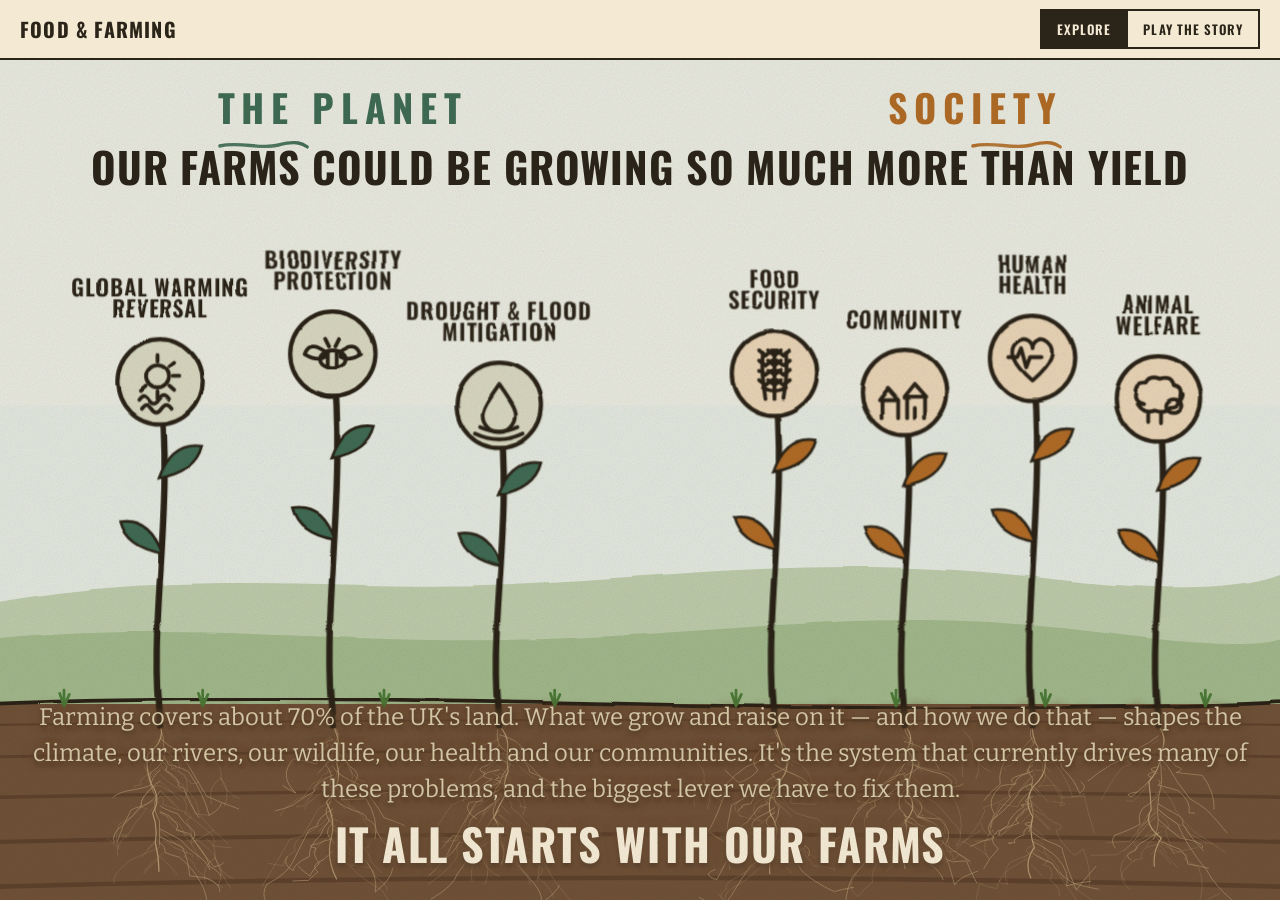
==== index.html @ 4bb8bc72 "Initial commit: Food & Farming Systems infographic Interactive browser infographic — food & farming " ====
<!doctype html>
<html lang="en-GB">
<head>
  <meta charset="utf-8">
  <meta name="viewport" content="width=device-width, initial-scale=1">
  <meta name="description" content="An interactive infographic: food and farming as the ground everything grows from — how today's system harms the planet and society, and how a better one could help.">
  <title>Food &amp; Farming: it all grows on our farms</title>

  <link rel="preconnect" href="https://fonts.googleapis.com">
  <link rel="preconnect" href="https://fonts.gstatic.com" crossorigin>
  <link rel="stylesheet"
    href="https://fonts.googleapis.com/css2?family=Bitter:ital,wght@0,400;0,600;0,700;1,400&family=Oswald:wght@400;500;600;700&display=swap">

  <link rel="stylesheet" href="css/styles.css">
</head>
<body>
  <!-- reusable "hand-drawn" filters, referenced from CSS as filter:url(#rough) -->
  <svg width="0" height="0" class="fs-defs" aria-hidden="true" focusable="false">
    <defs>
      <filter id="rough" x="-6%" y="-6%" width="112%" height="112%">
        <feTurbulence type="fractalNoise" baseFrequency="0.012 0.017" numOctaves="2" seed="7" result="n"/>
        <feDisplacementMap in="SourceGraphic" in2="n" scale="4" xChannelSelector="R" yChannelSelector="G"/>
      </filter>
      <filter id="rough-strong" x="-8%" y="-8%" width="116%" height="116%">
        <feTurbulence type="fractalNoise" baseFrequency="0.02" numOctaves="2" seed="3" result="n"/>
        <feDisplacementMap in="SourceGraphic" in2="n" scale="7" xChannelSelector="R" yChannelSelector="G"/>
      </filter>
    </defs>
  </svg>

  <header class="fs-header">
    <div class="fs-brand">Food &amp; Farming</div>
    <div class="fs-mode" role="group" aria-label="View mode">
      <button type="button" data-mode="explore" class="is-active" aria-pressed="true">Explore</button>
      <button type="button" data-mode="movie" aria-pressed="false">Play the story</button>
    </div>
  </header>

  <main class="fs-scene" id="scene">
    <div class="fs-intro" id="intro"><!-- title + lede injected from FS.meta --></div>
    <div id="diagram" class="fs-field" aria-label="The field: impact areas growing from food and farming"><!-- SVG or accordion injected by diagram.js --></div>
    <div id="groups" class="fs-groups" aria-hidden="true"><!-- group headings injected by diagram.js --></div>
    <p id="banner" class="fs-banner">Our farms could be growing so much more than yield</p>
    <section id="detail" class="fs-detail" hidden aria-live="polite"><!-- detail.js --></section>
  </main>

  <div id="caption" class="fs-caption" hidden><!-- scenes.js --></div>
  <div id="playback" class="fs-playback" hidden><!-- scenes.js --></div>
  <div id="chapter" class="fs-chapter" hidden aria-hidden="true"><!-- chapter.js --></div>

  <div class="fs-grain" aria-hidden="true"></div>

  <!-- classic scripts, deferred: run in order, after parse, before DOMContentLoaded -->
  <script defer src="js/util.js"></script>
  <script defer src="js/glyphs.js"></script>
  <script defer src="data/areas.js"></script>
  <script defer src="data/scenes.js"></script>
  <script defer src="js/diagram.js"></script>
  <script defer src="js/detail.js"></script>
  <script defer src="js/chapter.js"></script>
  <script defer src="js/scenes.js"></script>
  <script defer src="js/main.js"></script>
</body>
</html>
---- css/styles.css ----
/* styles.css — Food & Farming Systems
 * A hand-drawn field: food & farming is the ground, each impact area a plant.
 * Style homage to Clarkson's Farm — cream paper, ink line, slab display type,
 * earthy palette, rough edges, animated chapter cards. (Homage, not their
 * assets or logo.)
 * ------------------------------------------------------------------------- */

:root {
  --paper:   #f4ead4;
  --paper-2: #ece0c2;
  --paper-3: #e3d4ad;
  --ink:     #2b2419;
  --ink-soft:#6b5d45;
  --line:    #c3ad80;

  --sky-top: #e8e9de;
  --sky-bot: #dfe6dc;
  --hill-far:#bccaa9;
  --hill-mid:#a1b78a;
  --soil:    #6f5137;
  --soil-2:  #573c27;

  --planet:  #3f6b53;
  --society: #b06b25;
  --harm:    #a13a29;
  --good:    #4c7a37;
  --gold:    #c9912a;

  /* text that sits ON the brown soil — always light, in both themes
     (do NOT override these in the dark block) */
  --on-soil:     #f6ecd6;
  --on-soil-dim: #d9cba9;
  --root:        #b89f76;   /* fine roots / fungal threads on the dark soil */

  --header-h: 60px;

  --font-display: "Oswald", "Arial Narrow", "Helvetica Neue Condensed", system-ui, sans-serif;
  --font-body: "Bitter", ui-serif, Georgia, "Times New Roman", serif;
}

@media (prefers-color-scheme: dark) {
  :root {
    --paper:   #241f17;
    --paper-2: #2c261b;
    --paper-3: #372f22;
    --ink:     #ece0c6;
    --ink-soft:#b7a988;
    --line:    #4b4030;

    --sky-top: #29303e;
    --sky-bot: #38403a;
    --hill-far:#33443a;
    --hill-mid:#3e5142;
    --soil:    #3e2d1e;
    --soil-2:  #2c2015;

    --planet:  #6ea888;
    --society: #d69a54;
    --harm:    #db7361;
    --good:    #7fae64;
    --gold:    #d8b25a;
  }
}

* { box-sizing: border-box; }
html, body { margin: 0; padding: 0; }
[hidden] { display: none !important; }

body {
  font-family: var(--font-body);
  background: var(--sky-top);
  color: var(--ink);
  line-height: 1.55;
  -webkit-font-smoothing: antialiased;
  min-height: 100vh;
}

.fs-defs { position: absolute; width: 0; height: 0; overflow: hidden; }

/* paper grain over everything */
.fs-grain {
  position: fixed;
  inset: 0;
  z-index: 9;
  pointer-events: none;
  opacity: 0.4;
  mix-blend-mode: multiply;
  background-image: url("data:image/svg+xml,%3Csvg xmlns='http://www.w3.org/2000/svg' width='140' height='140'%3E%3Cfilter id='n'%3E%3CfeTurbulence type='fractalNoise' baseFrequency='0.85' numOctaves='2' stitchTiles='stitch'/%3E%3C/filter%3E%3Crect width='100%25' height='100%25' filter='url(%23n)' opacity='0.55'/%3E%3C/svg%3E");
}
@media (prefers-color-scheme: dark) {
  .fs-grain { mix-blend-mode: overlay; opacity: 0.22; }
}

/* --------------------------------------------------------------- header */
.fs-header {
  position: sticky;
  top: 0;
  z-index: 20;
  display: flex;
  align-items: center;
  justify-content: space-between;
  gap: 16px;
  height: var(--header-h);
  padding: 0 20px;
  background: var(--paper);
  border-bottom: 2px solid var(--ink);
}
.fs-brand {
  font-family: var(--font-display);
  font-weight: 700;
  font-size: 20px;
  letter-spacing: 0.06em;
  text-transform: uppercase;
}
.fs-mode {
  display: inline-flex;
  border: 2px solid var(--ink);
  background: var(--paper);
}
.fs-mode button {
  appearance: none;
  border: 0;
  background: transparent;
  color: var(--ink);
  font-family: var(--font-display);
  font-weight: 600;
  font-size: 13px;
  letter-spacing: 0.08em;
  text-transform: uppercase;
  padding: 8px 15px;
  cursor: pointer;
}
.fs-mode button + button { border-left: 2px solid var(--ink); }
.fs-mode button.is-active { background: var(--ink); color: var(--paper); }

/* ---------------------------------------------------------------- scene */
.fs-scene {
  position: relative;
  width: 100%;
  min-height: calc(100vh - var(--header-h));
  min-height: calc(100dvh - var(--header-h));
  background: var(--sky-top);
  overflow: hidden;
}
.fs-field { position: absolute; inset: 0; }
.fs-svg {
  position: absolute;
  inset: 0;
  width: 100%;
  height: 100%;
  display: block;
}

/* intro — the paragraph then, as the closing line on the soil, the title */
.fs-intro {
  position: absolute;
  left: 0;
  right: 0;
  bottom: 0;
  height: 34%;
  display: flex;
  flex-direction: column;
  align-items: center;
  justify-content: flex-end;
  gap: 14px;
  padding: 0 24px 2.6%;
  text-align: center;
  z-index: 4;
  pointer-events: none;
  /* soil-tinted halo so the text stays readable over the stems and roots,
     without a box hiding them */
  text-shadow:
    0 0 12px var(--soil), 0 0 12px var(--soil),
    0 0 6px var(--soil), 0 2px 5px rgba(0, 0, 0, 0.55);
  transition: opacity 0.35s;
}
.fs-title {
  font-family: var(--font-display);
  font-weight: 700;
  text-transform: uppercase;
  letter-spacing: 0.03em;
  font-size: clamp(26px, 4.6vw, 44px);
  line-height: 1.05;
  margin: 0;
  color: var(--on-soil);
}
.fs-lede {
  max-width: 1520px;
  font-size: clamp(16px, 2.3vw, 24px);
  line-height: 1.5;
  color: var(--on-soil-dim);
  margin: 0;
}
body.detail-open .fs-intro,
body.is-movie .fs-intro { opacity: 0; }

/* the statement, sitting just below THE PLANET / SOCIETY, above the plants */
.fs-banner {
  position: absolute;
  left: 0;
  right: 0;
  top: 84px;
  margin: 0;
  padding: 0 5vw;
  text-align: center;
  z-index: 3;
  pointer-events: none;
  font-family: var(--font-display);
  font-weight: 700;
  text-transform: uppercase;
  letter-spacing: 0.02em;
  line-height: 1.08;
  font-size: clamp(22px, 3.3vw, 42px);   /* only just bigger than the section titles */
  color: var(--ink);
  text-shadow: 0 2px 16px var(--sky-top), 0 1px 3px var(--sky-top);
  transition: opacity 0.35s;
}
body.detail-open .fs-banner,
body.is-movie .fs-banner { opacity: 0; }

/* THE PLANET / SOCIETY — HTML overlay so the SVG's top-crop can't hide them */
.fs-groups {
  position: absolute;
  left: 0;
  right: 0;
  top: 18px;
  z-index: 3;
  display: flex;
  justify-content: space-between;
  padding: 0 clamp(48px, 17vw, 340px);
  pointer-events: none;
  transition: opacity 0.3s;
}
.fs-group-tag {
  position: relative;
  font-family: var(--font-display);
  font-weight: 700;
  font-size: clamp(21px, 3vw, 38px);
  letter-spacing: 0.18em;
  text-transform: uppercase;
  padding-bottom: 13px;
}
.fs-group-tag--planet { color: var(--planet); }
.fs-group-tag--society { color: var(--society); text-align: right; }
.fs-group-tag::after {
  content: "";
  position: absolute;
  left: 0;
  bottom: 0;
  width: 2.4em;
  height: 10px;
  background-color: currentColor;
  -webkit-mask: url("data:image/svg+xml,%3Csvg xmlns='http://www.w3.org/2000/svg' width='120' height='10'%3E%3Cpath d='M2,6 C30,1 55,10 80,5 S112,4 118,7' fill='none' stroke='black' stroke-width='3.4' stroke-linecap='round'/%3E%3C/svg%3E") no-repeat left center / 100% 100%;
  mask: url("data:image/svg+xml,%3Csvg xmlns='http://www.w3.org/2000/svg' width='120' height='10'%3E%3Cpath d='M2,6 C30,1 55,10 80,5 S112,4 118,7' fill='none' stroke='black' stroke-width='3.4' stroke-linecap='round'/%3E%3C/svg%3E") no-repeat left center / 100% 100%;
}
.fs-group-tag--society::after { left: auto; right: 0; }
body.detail-open .fs-groups,
body.is-movie .fs-groups { opacity: 0; }

/* --------------------------------------------------- SVG scene furniture */
.fs-sky { fill: var(--sky-top); }
.fs-haze { fill: var(--sky-bot); opacity: 0.55; }

.fs-hills { filter: url(#rough); }
.fs-hill--far { fill: var(--hill-far); }
.fs-hill--mid { fill: var(--hill-mid); }

.fs-soil-fill { fill: var(--soil); }
.fs-furrow { stroke: var(--soil-2); fill: none; stroke-linecap: round; opacity: 0.75; }
.fs-soil-edge { stroke: var(--ink); stroke-width: 3.5; fill: none; filter: url(#rough); }
.fs-tufts path { stroke: var(--good); stroke-width: 2.6; fill: none; stroke-linecap: round; }

/* life in the soil (worms + tiny creatures removed for now) */
.fs-hyphae { fill: none; stroke: var(--root); stroke-width: 0.7; stroke-linecap: round; opacity: 0.35; }

.fs-fieldname {
  fill: var(--on-soil);
  font-family: var(--font-display);
  font-weight: 700;
  font-size: 46px;
  letter-spacing: 0.06em;
  text-anchor: middle;
  paint-order: stroke;
  stroke: var(--soil-2);
  stroke-width: 5;
  opacity: 0;                       /* hidden at rest — the intro sits here instead */
  transition: opacity 0.22s;
}
#diagram.has-focus .fs-fieldname { opacity: 1; }

/* ---------------------------------------------------------------- plants */
.fs-plant {
  cursor: pointer;
  transition: transform 0.6s cubic-bezier(0.22, 0.68, 0.2, 1);
}
.fs-plant:focus-visible { outline: none; }
.fs-plant-body {
  transform-box: fill-box;
  transform-origin: 50% 100%;
  transition: transform 0.5s cubic-bezier(0.3, 0.7, 0.2, 1), opacity 0.4s;
  filter: url(#rough);
}
.fs-roots {
  transform-box: fill-box;
  transform-origin: 50% 0%;     /* top of the root bbox ≈ the soil surface */
  transition: transform 0.5s cubic-bezier(0.3, 0.7, 0.2, 1), opacity 0.4s;
}
.fs-taproot { fill: none; stroke: var(--root); stroke-width: 1.1; stroke-linecap: round; opacity: 0.9; }
.fs-rootlet { fill: none; stroke: var(--root); stroke-width: 0.7; stroke-linecap: round; opacity: 0.75; }
.fs-roothair { fill: none; stroke: var(--root); stroke-width: 0.45; stroke-linecap: round; opacity: 0.5; }

.fs-stem { stroke: var(--ink); stroke-width: 6; fill: none; stroke-linecap: round; }
.fs-leaf { fill: var(--good); stroke: var(--ink); stroke-width: 2.5; }
.fs-plant[data-group="planet"] .fs-leaf { fill: var(--planet); }
.fs-plant[data-group="society"] .fs-leaf { fill: var(--society); }

.fs-head-disc { fill: var(--paper); stroke: var(--ink); stroke-width: 4; }
.fs-plant[data-group="planet"] .fs-head-disc { fill: color-mix(in srgb, var(--planet) 16%, var(--paper)); }
.fs-plant[data-group="society"] .fs-head-disc { fill: color-mix(in srgb, var(--society) 18%, var(--paper)); }
.fs-glyph { stroke: var(--ink); }

.fs-plant-label {
  fill: var(--ink);
  font-family: var(--font-display);
  font-weight: 600;
  font-size: 21px;
  letter-spacing: 0.04em;
  text-transform: uppercase;
  text-anchor: middle;
}

@media (hover: hover) {
  .fs-plant:not(.is-focused):hover .fs-plant-body,
  .fs-plant:not(.is-focused):focus-visible .fs-plant-body { transform: rotate(1.6deg); }
  .fs-plant:not(.is-focused):hover .fs-head-disc { stroke-width: 5.5; }
}

/* focus: chosen plant scales down centre-stage, the rest retract into soil */
#diagram.has-focus .fs-plant:not(.is-focused) { pointer-events: none; }
#diagram.has-focus .fs-plant:not(.is-focused) .fs-plant-body {
  transform: scaleY(0.02);
  opacity: 0;
}
#diagram.has-focus .fs-plant:not(.is-focused) .fs-roots {
  transform: scaleY(0.03);
  opacity: 0;
}
#diagram.has-focus .fs-plant.is-focused .fs-plant-body { transform: scale(0.6); }
#diagram.has-focus .fs-plant.is-focused .fs-roots { transform: scale(0.6); }
/* the rough filter matters only at rest in the full field — drop it while a
   plant is focused so the retract/scale transitions stay smooth */
#diagram.has-focus .fs-plant-body { filter: none; }

/* ------------------------------------------------------ accordion (mobile) */
#diagram:has(.fs-acc-group) { position: static; padding: 8px 16px 40px; }
.fs-acc-group { margin: 0 0 18px; }
.fs-acc-group h3 {
  margin: 0 0 10px;
  font-family: var(--font-display);
  font-size: 13px;
  letter-spacing: 0.18em;
  text-transform: uppercase;
  color: var(--ink-soft);
}
.fs-acc-row {
  display: flex;
  align-items: center;
  gap: 12px;
  width: 100%;
  padding: 14px 16px;
  margin-bottom: 8px;
  background: var(--paper);
  border: 2px solid var(--ink);
  font-family: var(--font-display);
  font-weight: 600;
  font-size: 16px;
  letter-spacing: 0.03em;
  text-transform: uppercase;
  color: var(--ink);
  text-align: left;
  cursor: pointer;
}
.fs-acc-ic { display: inline-flex; }
.fs-acc-ic .fs-glyph { stroke: var(--ink); }
.fs-acc-lbl { flex: 1; }
.fs-acc-chev { color: var(--ink-soft); transition: transform 0.2s; }
.fs-acc-row.is-active { background: var(--ink); color: var(--paper); }
.fs-acc-row.is-active .fs-acc-ic .fs-glyph { stroke: var(--paper); }
.fs-acc-row.is-active .fs-acc-chev { color: var(--paper); transform: rotate(90deg); }

/* ------------------------------------------------- detail: the top splits */
.fs-detail {
  position: absolute;
  inset: 0 0 25% 0;                 /* the sky; the soil (25%) stays clear below */
  overflow-y: auto;
  overscroll-behavior: contain;
  z-index: 6;
  padding: 26px clamp(18px, 6vw, 72px) 48px;
  opacity: 0;
  pointer-events: none;
  /* a wash so text stays readable over the illustration — not a box.
     mostly solid, fading only at the very bottom into the field */
  background: linear-gradient(to bottom, var(--paper) 0%, var(--paper) 74%, transparent 100%);
  transition: opacity 0.3s;
}
.fs-detail.is-open { opacity: 1; pointer-events: auto; }

.fs-detail-inner { position: relative; max-width: 1120px; margin: 0 auto; }

.fs-detail-back {
  appearance: none;
  border: 0;
  background: none;
  padding: 0;
  margin: 0 0 10px;
  color: var(--ink-soft);
  font-family: var(--font-display);
  font-weight: 600;
  font-size: 13px;
  letter-spacing: 0.1em;
  text-transform: uppercase;
  cursor: pointer;
}
.fs-detail-back:hover { color: var(--ink); }
body.is-movie .fs-detail-back { display: none; }

.fs-detail-head { text-align: center; margin: 0 0 26px; }
.fs-eyebrow {
  margin: 0 0 6px;
  font-family: var(--font-display);
  font-size: 13px;
  font-weight: 700;
  letter-spacing: 0.2em;
  text-transform: uppercase;
  color: var(--society);
}
.fs-detail-title {
  margin: 0 0 10px;
  font-family: var(--font-display);
  font-weight: 700;
  text-transform: uppercase;
  letter-spacing: 0.01em;
  font-size: clamp(28px, 4.4vw, 44px);
  line-height: 1.05;
  filter: url(#rough);            /* hand-inked wobble, like the drawn labels */
}
.fs-detail-summary {
  margin: 0 auto;
  max-width: 660px;
  color: var(--ink-soft);
  font-style: italic;
  font-size: clamp(16px, 1.9vw, 19px);
  line-height: 1.5;
}

.fs-split {
  position: relative;
  display: grid;
  grid-template-columns: 1fr 1fr;
  gap: clamp(24px, 6vw, 76px);
}
.fs-split::before {
  content: "";
  position: absolute;
  top: 4px;
  bottom: 4px;
  left: 50%;
  width: 1px;
  background: var(--line);
  transform: scaleY(0);
  transform-origin: top;
  transition: transform 0.5s ease 0.12s;
}
.fs-detail.is-open .fs-split::before { transform: scaleY(1); }

.fs-side {
  opacity: 0;
  transition: opacity 0.4s ease, transform 0.4s ease;
}
.fs-side--today { transform: translateX(-14px); }
.fs-side--opp { transform: translateX(14px); }
.fs-detail.is-open .fs-side { opacity: 1; transform: none; }
.fs-detail.is-open .fs-side--today { transition-delay: 0.06s; }
.fs-detail.is-open .fs-side--opp { transition-delay: 0.12s; }

.fs-side-title {
  position: relative;
  margin: 0 0 14px;
  padding-bottom: 12px;
  font-family: var(--font-display);
  font-weight: 700;
  text-transform: uppercase;
  letter-spacing: 0.02em;
  font-size: clamp(26px, 4vw, 42px);
  line-height: 1.04;
  filter: url(#rough);
}
/* a rough drawn underline in the side's own colour */
.fs-side-title::after {
  content: "";
  position: absolute;
  left: 0;
  bottom: 0;
  width: 2.4em;
  height: 9px;
  background-color: currentColor;
  -webkit-mask: url("data:image/svg+xml,%3Csvg xmlns='http://www.w3.org/2000/svg' width='120' height='10'%3E%3Cpath d='M2,6 C30,1 55,10 80,5 S112,4 118,7' fill='none' stroke='black' stroke-width='3.4' stroke-linecap='round'/%3E%3C/svg%3E") no-repeat left center / 100% 100%;
  mask: url("data:image/svg+xml,%3Csvg xmlns='http://www.w3.org/2000/svg' width='120' height='10'%3E%3Cpath d='M2,6 C30,1 55,10 80,5 S112,4 118,7' fill='none' stroke='black' stroke-width='3.4' stroke-linecap='round'/%3E%3C/svg%3E") no-repeat left center / 100% 100%;
}
.fs-side--today .fs-side-title { color: var(--harm); }
.fs-side--opp .fs-side-title { color: var(--good); }

.fs-side-lead {
  margin: 0 0 16px;
  font-size: clamp(15px, 1.8vw, 17px);
  font-style: italic;
  color: var(--ink-soft);
}
.fs-para {
  margin: 0 0 16px;
  font-size: clamp(16.5px, 1.9vw, 18px);
  line-height: 1.62;
}
.fs-figure {
  font-family: var(--font-display);
  font-weight: 600;
  font-size: 1.02em;
  letter-spacing: 0.01em;
  white-space: nowrap;
}
.fs-side--today .fs-figure { color: var(--harm); }
.fs-side--opp .fs-figure { color: var(--good); }

.fs-shift {
  max-width: 720px;
  margin: 30px auto 0;
  text-align: center;
  font-size: clamp(16px, 2vw, 19px);
  font-style: italic;
  line-height: 1.5;
}
.fs-shift-tag {
  display: block;
  font-family: var(--font-display);
  font-size: 12px;
  font-weight: 700;
  letter-spacing: 0.18em;
  text-transform: uppercase;
  font-style: normal;
  color: var(--gold);
  margin-bottom: 5px;
}

.fs-sources-wrap { max-width: 720px; margin: 28px auto 0; }
.fs-sources-wrap h4 {
  margin: 0 0 7px;
  font-family: var(--font-display);
  font-size: 12px;
  letter-spacing: 0.16em;
  text-transform: uppercase;
  color: var(--ink-soft);
}
.fs-sources { margin: 0; padding-left: 18px; font-size: 13px; line-height: 1.5; color: var(--ink-soft); }
.fs-sources li { margin: 5px 0; }
.fs-sources a { color: var(--society); }

@media (min-width: 1200px) {
  .fs-para { font-size: 19px; }
  .fs-side-lead { font-size: 18px; }
}

.fs-detail-inner.emph-today .fs-side--opp,
.fs-detail-inner.emph-opp .fs-side--today { opacity: 0.4; }

/* -------------------------------------------------------- movie: caption */
.fs-caption {
  position: fixed;
  left: 0;
  right: 0;
  bottom: 74px;
  z-index: 30;
  display: flex;
  flex-direction: column;
  align-items: center;
  gap: 9px;
  padding: 0 20px;
  pointer-events: none;
}
.fs-caption-inner {
  max-width: 760px;
  background: var(--ink);
  color: var(--paper);
  padding: 13px 22px;
  text-align: center;
  font-family: var(--font-body);
  font-size: clamp(15px, 2.1vw, 20px);
}
.fs-caption-prog { width: min(760px, 92vw); height: 4px; background: var(--line); overflow: hidden; }
.fs-caption-prog i { display: block; height: 100%; width: 0; background: var(--gold); }

/* ------------------------------------------------------- movie: playback */
.fs-playback {
  position: fixed;
  left: 0;
  right: 0;
  bottom: 0;
  z-index: 31;
  display: flex;
  align-items: center;
  gap: 12px;
  padding: 11px 20px;
  background: var(--paper);
  border-top: 2px solid var(--ink);
}
.fs-playback button {
  appearance: none;
  border: 2px solid var(--ink);
  background: var(--paper);
  color: var(--ink);
  font-size: 15px;
  padding: 6px 11px;
  cursor: pointer;
  line-height: 1;
}
.fs-playback button.fs-play { background: var(--ink); color: var(--paper); }
.fs-playback .fs-scrub { flex: 1; accent-color: var(--society); }
.fs-playback .fs-time {
  font-family: var(--font-display);
  font-variant-numeric: tabular-nums;
  font-size: 13px;
  color: var(--ink-soft);
  min-width: 52px;
  text-align: center;
}

/* --------------------------------------------------- movie: chapter card */
.fs-chapter {
  position: fixed;
  inset: 0;
  z-index: 60;
  display: grid;
  place-items: center;
  background: rgba(30, 24, 14, 0);
  transition: background 0.28s;
}
.fs-chapter.is-in { background: rgba(30, 24, 14, 0.3); }
.fs-chapter.is-out { background: rgba(30, 24, 14, 0); }

.fs-chapter-card {
  position: relative;
  overflow: hidden;
  background: var(--paper);
  border: 2px solid var(--ink);
  box-shadow: 9px 11px 0 rgba(20, 16, 8, 0.28);
  padding: 34px 56px 40px;
  text-align: center;
  max-width: 86vw;
  opacity: 0;
  transform: translateY(28px) rotate(-2deg);
}
.fs-chapter.is-in .fs-chapter-card {
  opacity: 1;
  transform: translateY(0) rotate(-1deg);
  transition: opacity 0.3s, transform 0.46s cubic-bezier(0.2, 0.8, 0.2, 1.05);
}
.fs-chapter.is-out .fs-chapter-card {
  opacity: 0;
  transform: translateY(-12px) rotate(-1deg);
  transition: opacity 0.28s, transform 0.28s;
}

.fs-chapter-num {
  display: block;
  font-family: var(--font-display);
  font-weight: 700;
  font-size: 60px;
  line-height: 1;
  color: var(--gold);
}
.fs-chapter-kicker {
  display: block;
  font-family: var(--font-display);
  font-weight: 600;
  font-size: 13px;
  letter-spacing: 0.22em;
  text-transform: uppercase;
  color: var(--ink-soft);
  margin-top: 8px;
}
.fs-chapter-title {
  margin: 4px 0 12px;
  font-family: var(--font-display);
  font-weight: 700;
  text-transform: uppercase;
  letter-spacing: 0.02em;
  font-size: clamp(28px, 6vw, 52px);
  line-height: 1.05;
  color: var(--ink);
}
.fs-chapter-rule { display: block; width: 240px; max-width: 60vw; height: 12px; margin: 0 auto; }
.fs-chapter-rule-path {
  stroke: var(--ink);
  stroke-dasharray: 260;
  stroke-dashoffset: 260;
}
.fs-chapter.is-in .fs-chapter-rule-path {
  stroke-dashoffset: 0;
  transition: stroke-dashoffset 0.6s ease 0.16s;
}
.fs-chapter-critter {
  position: absolute;
  left: -64px;
  bottom: 12px;
  width: 54px;
  height: 36px;
  stroke: var(--ink);
}
.fs-chapter.is-in .fs-chapter-critter { animation: fs-drive 1.7s ease-in-out 0.25s both; }
@keyframes fs-drive { to { left: calc(100% + 64px); } }

/* --------------------------------------------------------------- responsive */
@media (max-width: 760px) {
  .fs-split { grid-template-columns: 1fr; gap: 22px; }
  .fs-split::before { display: none; }
  .fs-side--today, .fs-side--opp { transform: translateY(10px); }
}

@media (max-width: 640px) {
  .fs-scene { min-height: auto; overflow: visible; }
  .fs-field { position: static; }
  .fs-groups { display: none; }  /* the accordion has its own group headings */
  .fs-banner { display: none; }  /* DOM order puts it after the list; intro carries the message */
  .fs-intro {
    position: static; height: auto; display: block;
    padding: 16px 16px 4px; text-shadow: none;
  }
  .fs-intro .fs-title { color: var(--ink); margin-top: 10px; }
  .fs-intro .fs-lede { color: var(--ink-soft); }
  .fs-detail { position: fixed; inset: 0; background: var(--paper); }
}

/* --------------------------------------------------- reduced motion */
@media (prefers-reduced-motion: reduce) {
  .fs-plant, .fs-plant-body, .fs-roots, .fs-detail, .fs-intro, .fs-banner, .fs-fieldname,
  .fs-side, .fs-split::before, .fs-chapter, .fs-chapter-card,
  .fs-chapter-rule-path, .fs-acc-chev {
    transition: none !important;
  }
  .fs-chapter-critter { animation: none !important; }
  .fs-side { transform: none !important; }
  .fs-split::before { transform: scaleY(1) !important; }
  .fs-chapter-card { transform: none !important; }
  .fs-chapter.is-in .fs-chapter-card { transform: none !important; }
  .fs-chapter-rule-path { stroke-dashoffset: 0 !important; }
}
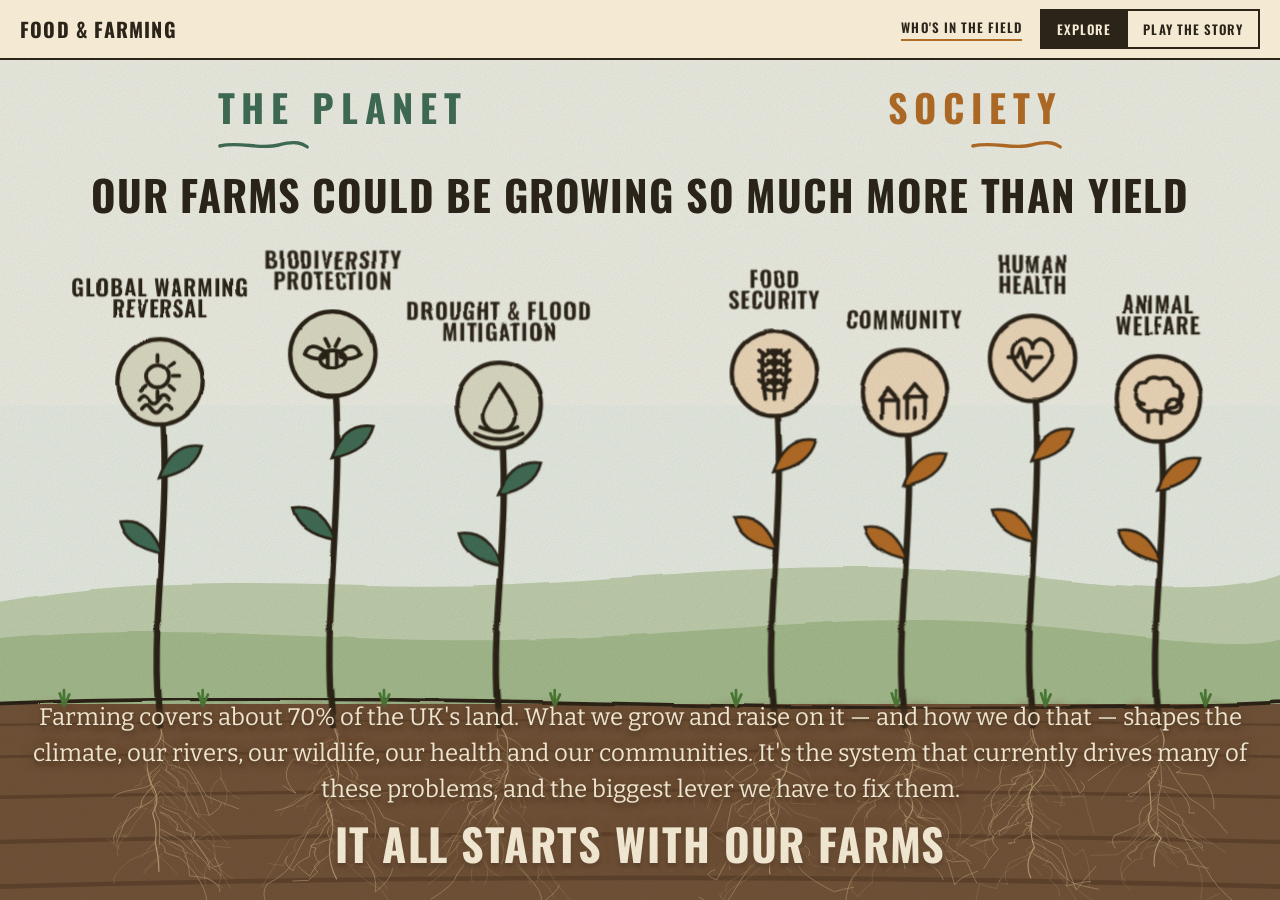
==== commit f556a2d7: "Link "Who's in the field" from the main header Wraps the mode toggle in a .fs-nav cluster with a lin" ====
--- a/index.html
+++ b/index.html
@@ -30,10 +30,13 @@
 
   <header class="fs-header">
     <div class="fs-brand">Food &amp; Farming</div>
-    <div class="fs-mode" role="group" aria-label="View mode">
-      <button type="button" data-mode="explore" class="is-active" aria-pressed="true">Explore</button>
-      <button type="button" data-mode="movie" aria-pressed="false">Play the story</button>
-    </div>
+    <nav class="fs-nav" aria-label="Site">
+      <a class="fs-nav-link" href="organisations.html">Who's in the field</a>
+      <div class="fs-mode" role="group" aria-label="View mode">
+        <button type="button" data-mode="explore" class="is-active" aria-pressed="true">Explore</button>
+        <button type="button" data-mode="movie" aria-pressed="false">Play the story</button>
+      </div>
+    </nav>
   </header>
 
   <main class="fs-scene" id="scene">
--- a/css/styles.css
+++ b/css/styles.css
@@ -112,6 +112,25 @@
   letter-spacing: 0.06em;
   text-transform: uppercase;
 }
+.fs-nav {
+  display: flex;
+  align-items: center;
+  gap: 18px;
+}
+.fs-nav-link {
+  font-family: var(--font-display);
+  font-weight: 600;
+  font-size: 13px;
+  letter-spacing: 0.08em;
+  text-transform: uppercase;
+  white-space: nowrap;
+  color: var(--ink);
+  text-decoration: none;
+  border-bottom: 2px solid var(--society);
+  padding-bottom: 2px;
+}
+.fs-nav-link:hover { color: var(--society); }
+
 .fs-mode {
   display: inline-flex;
   border: 2px solid var(--ink);
@@ -188,18 +207,18 @@
   max-width: 1520px;
   font-size: clamp(16px, 2.3vw, 24px);
   line-height: 1.5;
-  color: var(--on-soil-dim);
+  color: var(--on-soil);       /* same as the .fs-title line below it */
   margin: 0;
 }
 body.detail-open .fs-intro,
 body.is-movie .fs-intro { opacity: 0; }
 
-/* the statement, sitting just below THE PLANET / SOCIETY, above the plants */
+/* the statement, midway between THE PLANET / SOCIETY and the plant titles */
 .fs-banner {
   position: absolute;
   left: 0;
   right: 0;
-  top: 84px;
+  top: 112px;
   margin: 0;
   padding: 0 5vw;
   text-align: center;
@@ -726,6 +745,13 @@
 }
 
 @media (max-width: 640px) {
+  /* header has three things to fit — tighten everything */
+  .fs-header { gap: 10px; padding: 0 12px; }
+  .fs-brand { font-size: 15px; }
+  .fs-nav { gap: 10px; }
+  .fs-nav-link { font-size: 11px; letter-spacing: 0.04em; }
+  .fs-mode button { padding: 7px 9px; font-size: 11px; letter-spacing: 0.04em; }
+
   .fs-scene { min-height: auto; overflow: visible; }
   .fs-field { position: static; }
   .fs-groups { display: none; }  /* the accordion has its own group headings */
@@ -735,7 +761,7 @@
     padding: 16px 16px 4px; text-shadow: none;
   }
   .fs-intro .fs-title { color: var(--ink); margin-top: 10px; }
-  .fs-intro .fs-lede { color: var(--ink-soft); }
+  .fs-intro .fs-lede { color: var(--ink); }
   .fs-detail { position: fixed; inset: 0; background: var(--paper); }
 }
 
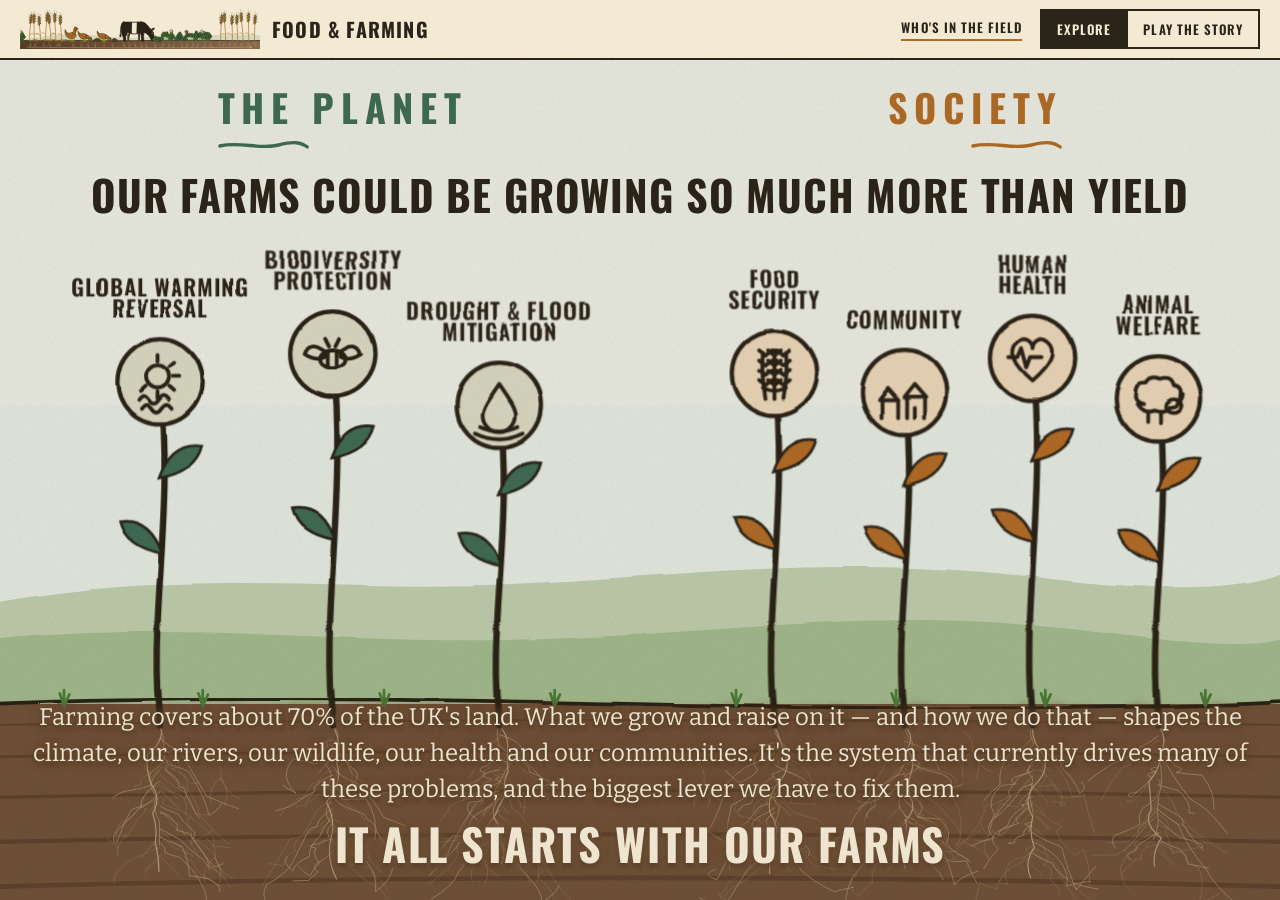
==== commit 5210abc0: "Add regen-cycle strip logo to the header A 6:1 hand-drawn strip read right to left: wheat, clover co" ====
--- a/index.html
+++ b/index.html
@@ -29,7 +29,10 @@
   </svg>
 
   <header class="fs-header">
-    <div class="fs-brand">Food &amp; Farming</div>
+    <div class="fs-brand">
+      <img class="fs-logo" src="assets/img/regen-cycle.svg" alt="" width="240" height="40">
+      Food &amp; Farming
+    </div>
     <nav class="fs-nav" aria-label="Site">
       <a class="fs-nav-link" href="organisations.html">Who's in the field</a>
       <div class="fs-mode" role="group" aria-label="View mode">
--- a/css/styles.css
+++ b/css/styles.css
@@ -106,12 +106,24 @@
   border-bottom: 2px solid var(--ink);
 }
 .fs-brand {
+  display: flex;
+  align-items: center;
+  gap: 12px;
+  white-space: nowrap;
   font-family: var(--font-display);
   font-weight: 700;
   font-size: 20px;
   letter-spacing: 0.06em;
   text-transform: uppercase;
 }
+/* the regen-cycle strip (6:1). Its colours are baked in for the light paper,
+   so in dark mode it sits on a small paper card or the black cow vanishes. */
+.fs-logo { display: block; height: 40px; width: auto; }
+@media (prefers-color-scheme: dark) {
+  .fs-logo { background: #f4ead4; border-radius: 3px; padding: 2px 4px; }
+}
+@media (max-width: 1000px) { .fs-logo { height: 30px; } }
+@media (max-width: 880px)  { .fs-logo { display: none; } }
 .fs-nav {
   display: flex;
   align-items: center;
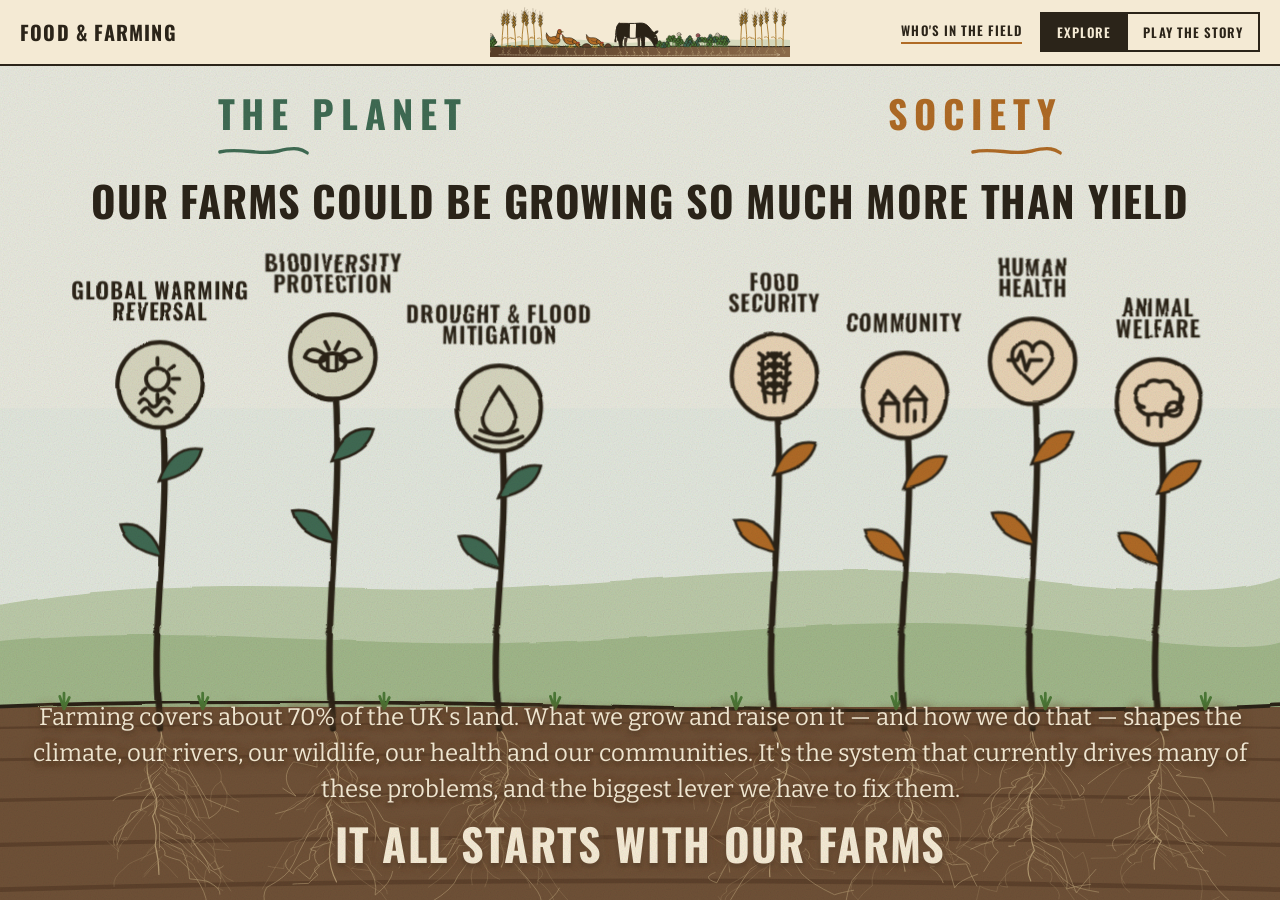
==== commit 87aeb7b0: "Centre the header logo and enlarge it 25% Header becomes a brand | logo | nav grid (66px). At <=1200" ====
--- a/index.html
+++ b/index.html
@@ -29,10 +29,8 @@
   </svg>
 
   <header class="fs-header">
-    <div class="fs-brand">
-      <img class="fs-logo" src="assets/img/regen-cycle.svg" alt="" width="240" height="40">
-      Food &amp; Farming
-    </div>
+    <div class="fs-brand">Food &amp; Farming</div>
+    <img class="fs-logo" src="assets/img/regen-cycle.svg" alt="" width="300" height="50">
     <nav class="fs-nav" aria-label="Site">
       <a class="fs-nav-link" href="organisations.html">Who's in the field</a>
       <div class="fs-mode" role="group" aria-label="View mode">
--- a/css/styles.css
+++ b/css/styles.css
@@ -32,7 +32,7 @@
   --on-soil-dim: #d9cba9;
   --root:        #b89f76;   /* fine roots / fungal threads on the dark soil */
 
-  --header-h: 60px;
+  --header-h: 66px;
 
   --font-display: "Oswald", "Arial Narrow", "Helvetica Neue Condensed", system-ui, sans-serif;
   --font-body: "Bitter", ui-serif, Georgia, "Times New Roman", serif;
@@ -96,19 +96,20 @@
   position: sticky;
   top: 0;
   z-index: 20;
-  display: flex;
+  /* brand | logo | nav — equal side columns keep the logo truly centred */
+  display: grid;
+  grid-template-columns: 1fr auto 1fr;
+  grid-template-areas: "brand logo nav";
   align-items: center;
-  justify-content: space-between;
-  gap: 16px;
+  column-gap: 16px;
   height: var(--header-h);
   padding: 0 20px;
   background: var(--paper);
   border-bottom: 2px solid var(--ink);
 }
 .fs-brand {
-  display: flex;
-  align-items: center;
-  gap: 12px;
+  grid-area: brand;
+  justify-self: start;
   white-space: nowrap;
   font-family: var(--font-display);
   font-weight: 700;
@@ -118,13 +119,23 @@
 }
 /* the regen-cycle strip (6:1). Its colours are baked in for the light paper,
    so in dark mode it sits on a small paper card or the black cow vanishes. */
-.fs-logo { display: block; height: 40px; width: auto; }
+.fs-logo { grid-area: logo; justify-self: center; display: block; height: 50px; width: auto; }
 @media (prefers-color-scheme: dark) {
   .fs-logo { background: #f4ead4; border-radius: 3px; padding: 2px 4px; }
 }
-@media (max-width: 1000px) { .fs-logo { height: 30px; } }
-@media (max-width: 880px)  { .fs-logo { display: none; } }
+/* too narrow to centre the logo between brand and nav: give it its own row */
+@media (max-width: 1200px) {
+  :root { --header-h: 108px; }
+  .fs-header {
+    grid-template-columns: auto auto;
+    grid-template-areas: "logo logo" "brand nav";
+    align-content: center;
+    row-gap: 4px;
+  }
+}
 .fs-nav {
+  grid-area: nav;
+  justify-self: end;
   display: flex;
   align-items: center;
   gap: 18px;
@@ -758,7 +769,9 @@
 
 @media (max-width: 640px) {
   /* header has three things to fit — tighten everything */
-  .fs-header { gap: 10px; padding: 0 12px; }
+  :root { --header-h: 94px; }
+  .fs-header { column-gap: 10px; padding: 0 12px; }
+  .fs-logo { height: 40px; }
   .fs-brand { font-size: 15px; }
   .fs-nav { gap: 10px; }
   .fs-nav-link { font-size: 11px; letter-spacing: 0.04em; }
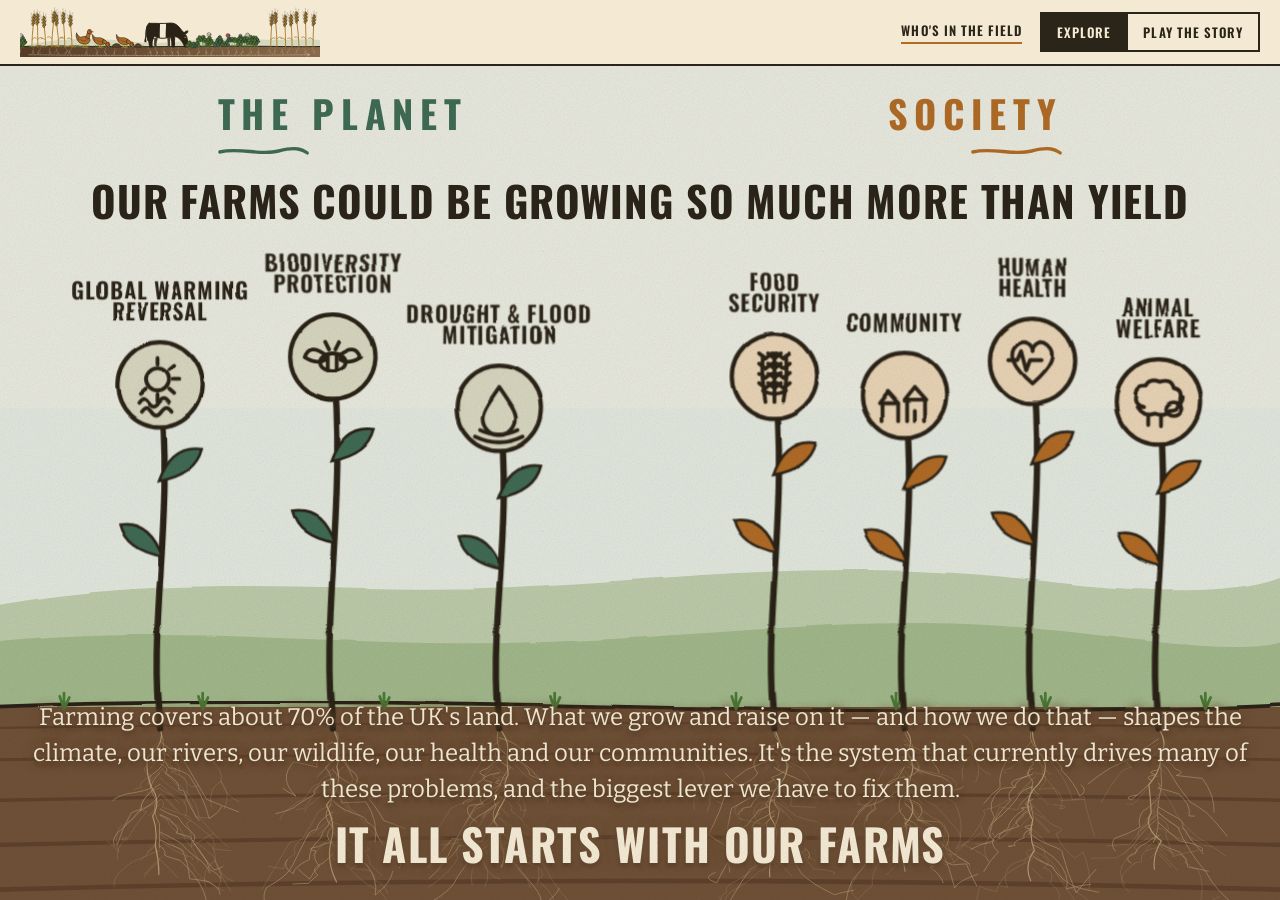
==== commit 15b5911c: "Left-align the header logo in place of the brand text Drop the centred grid and the Food & Farming t" ====
--- a/index.html
+++ b/index.html
@@ -29,8 +29,7 @@
   </svg>
 
   <header class="fs-header">
-    <div class="fs-brand">Food &amp; Farming</div>
-    <img class="fs-logo" src="assets/img/regen-cycle.svg" alt="" width="300" height="50">
+    <img class="fs-logo" src="assets/img/regen-cycle.svg" alt="Food &amp; Farming" width="300" height="50">
     <nav class="fs-nav" aria-label="Site">
       <a class="fs-nav-link" href="organisations.html">Who's in the field</a>
       <div class="fs-mode" role="group" aria-label="View mode">
--- a/css/styles.css
+++ b/css/styles.css
@@ -96,46 +96,25 @@
   position: sticky;
   top: 0;
   z-index: 20;
-  /* brand | logo | nav — equal side columns keep the logo truly centred */
-  display: grid;
-  grid-template-columns: 1fr auto 1fr;
-  grid-template-areas: "brand logo nav";
+  display: flex;
   align-items: center;
-  column-gap: 16px;
+  justify-content: space-between;
+  gap: 16px;
   height: var(--header-h);
   padding: 0 20px;
   background: var(--paper);
   border-bottom: 2px solid var(--ink);
 }
-.fs-brand {
-  grid-area: brand;
-  justify-self: start;
-  white-space: nowrap;
-  font-family: var(--font-display);
-  font-weight: 700;
-  font-size: 20px;
-  letter-spacing: 0.06em;
-  text-transform: uppercase;
-}
-/* the regen-cycle strip (6:1). Its colours are baked in for the light paper,
-   so in dark mode it sits on a small paper card or the black cow vanishes. */
-.fs-logo { grid-area: logo; justify-self: center; display: block; height: 50px; width: auto; }
+/* the regen-cycle strip (6:1) is the brand — it replaces the old text.
+   Colours are baked in for the light paper, so in dark mode it sits on a
+   small paper card or the black cow vanishes. content-box keeps that padding
+   from eating into the drawing. */
+.fs-logo { display: block; flex: none; height: 50px; width: auto; box-sizing: content-box; }
 @media (prefers-color-scheme: dark) {
   .fs-logo { background: #f4ead4; border-radius: 3px; padding: 2px 4px; }
 }
-/* too narrow to centre the logo between brand and nav: give it its own row */
-@media (max-width: 1200px) {
-  :root { --header-h: 108px; }
-  .fs-header {
-    grid-template-columns: auto auto;
-    grid-template-areas: "logo logo" "brand nav";
-    align-content: center;
-    row-gap: 4px;
-  }
-}
+@media (max-width: 800px) { .fs-logo { height: 40px; } }
 .fs-nav {
-  grid-area: nav;
-  justify-self: end;
   display: flex;
   align-items: center;
   gap: 18px;
@@ -769,10 +748,8 @@
 
 @media (max-width: 640px) {
   /* header has three things to fit — tighten everything */
-  :root { --header-h: 94px; }
-  .fs-header { column-gap: 10px; padding: 0 12px; }
-  .fs-logo { height: 40px; }
-  .fs-brand { font-size: 15px; }
+  .fs-header { gap: 10px; padding: 0 12px; }
+  .fs-logo { height: 24px; }   /* about the width the old brand text took */
   .fs-nav { gap: 10px; }
   .fs-nav-link { font-size: 11px; letter-spacing: 0.04em; }
   .fs-mode button { padding: 7px 9px; font-size: 11px; letter-spacing: 0.04em; }
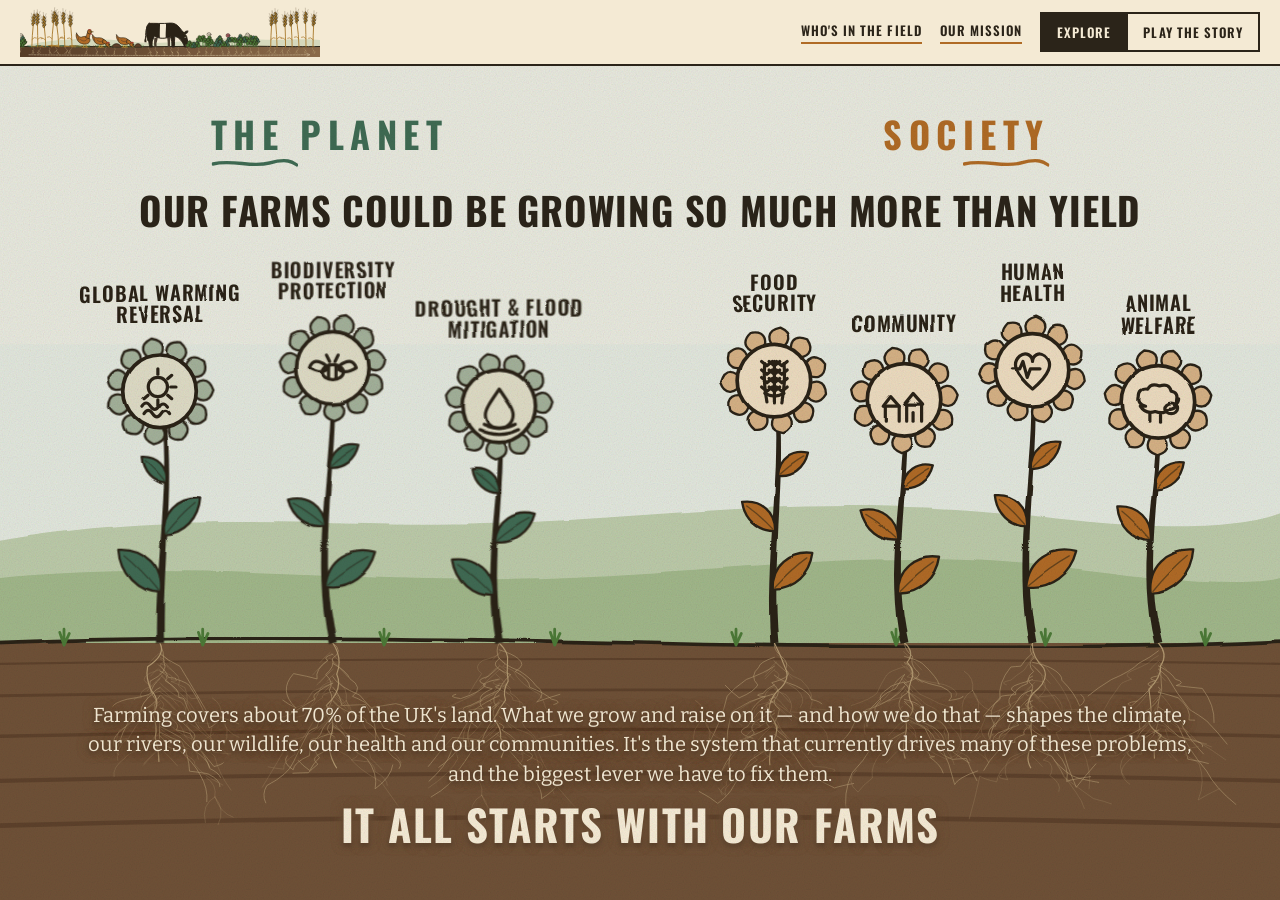
==== commit 3d832b9f: "Scale scene text with the drawing, redraw plants as flowers, add mission page - Overlay text (group " ====
--- a/index.html
+++ b/index.html
@@ -32,6 +32,7 @@
     <img class="fs-logo" src="assets/img/regen-cycle.svg" alt="Food &amp; Farming" width="300" height="50">
     <nav class="fs-nav" aria-label="Site">
       <a class="fs-nav-link" href="organisations.html">Who's in the field</a>
+      <a class="fs-nav-link" href="mission.html">Our mission</a>
       <div class="fs-mode" role="group" aria-label="View mode">
         <button type="button" data-mode="explore" class="is-active" aria-pressed="true">Explore</button>
         <button type="button" data-mode="movie" aria-pressed="false">Play the story</button>
--- a/css/styles.css
+++ b/css/styles.css
@@ -33,6 +33,17 @@
   --root:        #b89f76;   /* fine roots / fungal threads on the dark soil */
 
   --header-h: 66px;
+
+  /* the scene drawing's viewBox and soil line — keep in step with
+     VB_W / VB_H / FIELD_Y in js/diagram.js */
+  --vb-w: 1200;
+  --vb-h: 720;
+  --field-y: 510;
+  /* px per viewBox unit, as the SVG ("meet") is actually drawn inside .fs-scene
+     (a size container). Overlay text is sized in these units so it scales with
+     the plants instead of the window width — no collisions on short, wide
+     laptop screens. Only valid inside .fs-scene. */
+  --u: min(100cqw / var(--vb-w), 100cqh / var(--vb-h));
 
   --font-display: "Oswald", "Arial Narrow", "Helvetica Neue Condensed", system-ui, sans-serif;
   --font-body: "Bitter", ui-serif, Georgia, "Times New Roman", serif;
@@ -158,10 +169,13 @@
 .fs-scene {
   position: relative;
   width: 100%;
-  min-height: calc(100vh - var(--header-h));
-  min-height: calc(100dvh - var(--header-h));
+  /* an explicit height, not min-height: cqh units resolve to 0 against a
+     size container that only has a min-height */
+  height: calc(100vh - var(--header-h));
+  height: calc(100dvh - var(--header-h));
   background: var(--sky-top);
   overflow: hidden;
+  container-type: size;   /* unset <=640px, where the scene flows as a list */
 }
 .fs-field { position: absolute; inset: 0; }
 .fs-svg {
@@ -177,14 +191,15 @@
   position: absolute;
   left: 0;
   right: 0;
+  /* from just below the soil line to the bottom of the scene */
+  top: calc(50cqh + (var(--field-y) - var(--vb-h) / 2 + 14) * var(--u));
   bottom: 0;
-  height: 34%;
   display: flex;
   flex-direction: column;
   align-items: center;
-  justify-content: flex-end;
-  gap: 14px;
-  padding: 0 24px 2.6%;
+  justify-content: center;
+  gap: calc(12 * var(--u));
+  padding: 0 24px calc(10 * var(--u));
   text-align: center;
   z-index: 4;
   pointer-events: none;
@@ -200,15 +215,15 @@
   font-weight: 700;
   text-transform: uppercase;
   letter-spacing: 0.03em;
-  font-size: clamp(26px, 4.6vw, 44px);
+  font-size: max(24px, 40 * var(--u));
   line-height: 1.05;
   margin: 0;
   color: var(--on-soil);
 }
 .fs-lede {
-  max-width: 1520px;
-  font-size: clamp(16px, 2.3vw, 24px);
-  line-height: 1.5;
+  max-width: calc(1040 * var(--u));
+  font-size: max(14px, 19 * var(--u));
+  line-height: 1.45;
   color: var(--on-soil);       /* same as the .fs-title line below it */
   margin: 0;
 }
@@ -220,7 +235,7 @@
   position: absolute;
   left: 0;
   right: 0;
-  top: 112px;
+  top: calc(50cqh + (84 - var(--vb-h) / 2) * var(--u));
   margin: 0;
   padding: 0 5vw;
   text-align: center;
@@ -231,7 +246,7 @@
   text-transform: uppercase;
   letter-spacing: 0.02em;
   line-height: 1.08;
-  font-size: clamp(22px, 3.3vw, 42px);   /* only just bigger than the section titles */
+  font-size: max(18px, 36 * var(--u));   /* only just bigger than the section titles */
   color: var(--ink);
   text-shadow: 0 2px 16px var(--sky-top), 0 1px 3px var(--sky-top);
   transition: opacity 0.35s;
@@ -242,34 +257,37 @@
 /* THE PLANET / SOCIETY — HTML overlay so the SVG's top-crop can't hide them */
 .fs-groups {
   position: absolute;
-  left: 0;
-  right: 0;
-  top: 18px;
+  /* spans the drawing, each heading centred over its own plants */
+  left: calc(50cqw - var(--vb-w) / 2 * var(--u));
+  width: calc(var(--vb-w) * var(--u));
+  top: calc(50cqh + (12 - var(--vb-h) / 2) * var(--u));
   z-index: 3;
-  display: flex;
-  justify-content: space-between;
-  padding: 0 clamp(48px, 17vw, 340px);
   pointer-events: none;
   transition: opacity 0.3s;
 }
 .fs-group-tag {
-  position: relative;
-  font-family: var(--font-display);
-  font-weight: 700;
-  font-size: clamp(21px, 3vw, 38px);
+  position: absolute;
+  top: 0;
+  transform: translateX(-50%);
+  white-space: nowrap;
+  font-family: var(--font-display);
+  font-weight: 700;
+  font-size: max(17px, 34 * var(--u));
+  line-height: 1.2;
   letter-spacing: 0.18em;
   text-transform: uppercase;
-  padding-bottom: 13px;
-}
-.fs-group-tag--planet { color: var(--planet); }
-.fs-group-tag--society { color: var(--society); text-align: right; }
+  padding-bottom: 0.34em;
+}
+/* centred over each group's plants (viewBox x of their middle / 1200) */
+.fs-group-tag--planet { color: var(--planet); left: 25.75%; }
+.fs-group-tag--society { color: var(--society); left: 75.5%; text-align: right; }
 .fs-group-tag::after {
   content: "";
   position: absolute;
   left: 0;
   bottom: 0;
   width: 2.4em;
-  height: 10px;
+  height: 0.27em;
   background-color: currentColor;
   -webkit-mask: url("data:image/svg+xml,%3Csvg xmlns='http://www.w3.org/2000/svg' width='120' height='10'%3E%3Cpath d='M2,6 C30,1 55,10 80,5 S112,4 118,7' fill='none' stroke='black' stroke-width='3.4' stroke-linecap='round'/%3E%3C/svg%3E") no-repeat left center / 100% 100%;
   mask: url("data:image/svg+xml,%3Csvg xmlns='http://www.w3.org/2000/svg' width='120' height='10'%3E%3Cpath d='M2,6 C30,1 55,10 80,5 S112,4 118,7' fill='none' stroke='black' stroke-width='3.4' stroke-linecap='round'/%3E%3C/svg%3E") no-repeat left center / 100% 100%;
@@ -330,21 +348,37 @@
 .fs-rootlet { fill: none; stroke: var(--root); stroke-width: 0.7; stroke-linecap: round; opacity: 0.75; }
 .fs-roothair { fill: none; stroke: var(--root); stroke-width: 0.45; stroke-linecap: round; opacity: 0.5; }
 
-.fs-stem { stroke: var(--ink); stroke-width: 6; fill: none; stroke-linecap: round; }
-.fs-leaf { fill: var(--good); stroke: var(--ink); stroke-width: 2.5; }
-.fs-plant[data-group="planet"] .fs-leaf { fill: var(--planet); }
-.fs-plant[data-group="society"] .fs-leaf { fill: var(--society); }
-
-.fs-head-disc { fill: var(--paper); stroke: var(--ink); stroke-width: 4; }
-.fs-plant[data-group="planet"] .fs-head-disc { fill: color-mix(in srgb, var(--planet) 16%, var(--paper)); }
-.fs-plant[data-group="society"] .fs-head-disc { fill: color-mix(in srgb, var(--society) 18%, var(--paper)); }
+/* each plant takes its group colour: leaves full strength, petals softened */
+.fs-plant { --leaf: var(--good); }
+.fs-plant[data-group="planet"] { --leaf: var(--planet); }
+.fs-plant[data-group="society"] { --leaf: var(--society); }
+
+.fs-stem { fill: var(--ink); }
+.fs-leaf { fill: var(--leaf); stroke: var(--ink); stroke-width: 2.2; stroke-linejoin: round; }
+.fs-leaf-rib { fill: none; stroke: var(--ink); stroke-width: 1.3; stroke-linecap: round; opacity: 0.55; }
+
+.fs-petals {
+  transform-box: view-box;
+  transition: transform 0.6s cubic-bezier(0.3, 0.7, 0.2, 1);
+}
+.fs-petal {
+  fill: color-mix(in srgb, var(--leaf) 45%, var(--paper));
+  stroke: var(--ink);
+  stroke-width: 2.2;
+  stroke-linejoin: round;
+}
+.fs-head-disc {
+  fill: color-mix(in srgb, var(--leaf) 12%, var(--paper));
+  stroke: var(--ink);
+  stroke-width: 3.5;
+}
 .fs-glyph { stroke: var(--ink); }
 
 .fs-plant-label {
   fill: var(--ink);
   font-family: var(--font-display);
   font-weight: 600;
-  font-size: 21px;
+  font-size: 19px;
   letter-spacing: 0.04em;
   text-transform: uppercase;
   text-anchor: middle;
@@ -353,7 +387,8 @@
 @media (hover: hover) {
   .fs-plant:not(.is-focused):hover .fs-plant-body,
   .fs-plant:not(.is-focused):focus-visible .fs-plant-body { transform: rotate(1.6deg); }
-  .fs-plant:not(.is-focused):hover .fs-head-disc { stroke-width: 5.5; }
+  .fs-plant:not(.is-focused):hover .fs-head-disc { stroke-width: 5; }
+  .fs-plant:not(.is-focused):hover .fs-petals { transform: rotate(14deg); }
 }
 
 /* focus: chosen plant scales down centre-stage, the rest retract into soil */
@@ -412,7 +447,9 @@
 /* ------------------------------------------------- detail: the top splits */
 .fs-detail {
   position: absolute;
-  inset: 0 0 25% 0;                 /* the sky; the soil (25%) stays clear below */
+  inset: 0;
+  /* the sky; the soil stays clear below */
+  bottom: calc(50cqh - (var(--field-y) - var(--vb-h) / 2) * var(--u));
   overflow-y: auto;
   overscroll-behavior: contain;
   z-index: 6;
@@ -477,7 +514,9 @@
 .fs-split {
   position: relative;
   display: grid;
-  grid-template-columns: 1fr 1fr;
+  /* minmax(0, …): a long unbreakable figure mustn't widen one column and
+     push the centre line off true */
+  grid-template-columns: minmax(0, 1fr) minmax(0, 1fr);
   gap: clamp(24px, 6vw, 76px);
 }
 .fs-split::before {
@@ -547,7 +586,6 @@
   font-weight: 600;
   font-size: 1.02em;
   letter-spacing: 0.01em;
-  white-space: nowrap;
 }
 .fs-side--today .fs-figure { color: var(--harm); }
 .fs-side--opp .fs-figure { color: var(--good); }
@@ -746,15 +784,28 @@
   .fs-side--today, .fs-side--opp { transform: translateY(10px); }
 }
 
+/* the one-row header needs ~700px: below that, logo + mode toggle on top and
+   the page links underneath */
+@media (max-width: 720px) {
+  :root { --header-h: 86px; }
+  .fs-header {
+    flex-wrap: wrap;
+    align-content: center;
+    justify-content: flex-start;
+    gap: 8px 16px;
+    padding: 0 12px;
+  }
+  .fs-header::after { content: ""; order: 1; flex-basis: 100%; height: 0; }  /* row break */
+  .fs-logo { height: 24px; }   /* about the width the old brand text took */
+  .fs-nav { display: contents; }
+  .fs-mode { order: 1; margin-left: auto; }
+  .fs-nav-link { order: 2; font-size: 11px; letter-spacing: 0.06em; }
+  .fs-mode button { padding: 7px 9px; font-size: 11px; letter-spacing: 0.04em; }
+}
+
 @media (max-width: 640px) {
-  /* header has three things to fit — tighten everything */
-  .fs-header { gap: 10px; padding: 0 12px; }
-  .fs-logo { height: 24px; }   /* about the width the old brand text took */
-  .fs-nav { gap: 10px; }
-  .fs-nav-link { font-size: 11px; letter-spacing: 0.04em; }
-  .fs-mode button { padding: 7px 9px; font-size: 11px; letter-spacing: 0.04em; }
-
-  .fs-scene { min-height: auto; overflow: visible; }
+
+  .fs-scene { height: auto; overflow: visible; container-type: normal; }
   .fs-field { position: static; }
   .fs-groups { display: none; }  /* the accordion has its own group headings */
   .fs-banner { display: none; }  /* DOM order puts it after the list; intro carries the message */
@@ -764,12 +815,14 @@
   }
   .fs-intro .fs-title { color: var(--ink); margin-top: 10px; }
   .fs-intro .fs-lede { color: var(--ink); }
-  .fs-detail { position: fixed; inset: 0; background: var(--paper); }
+  .fs-detail { position: fixed; inset: var(--header-h) 0 0 0; background: var(--paper); }
+  .fs-lede { max-width: none; font-size: 16px; }
+  .fs-intro .fs-title { font-size: 26px; }
 }
 
 /* --------------------------------------------------- reduced motion */
 @media (prefers-reduced-motion: reduce) {
-  .fs-plant, .fs-plant-body, .fs-roots, .fs-detail, .fs-intro, .fs-banner, .fs-fieldname,
+  .fs-plant, .fs-plant-body, .fs-roots, .fs-petals, .fs-detail, .fs-intro, .fs-banner, .fs-fieldname,
   .fs-side, .fs-split::before, .fs-chapter, .fs-chapter-card,
   .fs-chapter-rule-path, .fs-acc-chev {
     transition: none !important;
@@ -781,3 +834,149 @@
   .fs-chapter.is-in .fs-chapter-card { transform: none !important; }
   .fs-chapter-rule-path { stroke-dashoffset: 0 !important; }
 }
+
+/* ------------------------------------------------ subpages (mission, orgs) */
+/* the styled "‹ Back to the field" link, matching the detail panel's */
+.fs-back {
+  display: inline-block;
+  margin: 0 0 22px;
+  padding-bottom: 2px;
+  font-family: var(--font-display);
+  font-weight: 600;
+  font-size: 13px;
+  letter-spacing: 0.1em;
+  text-transform: uppercase;
+  color: var(--ink-soft);
+  text-decoration: none;
+  border-bottom: 2px solid transparent;
+  transition: color 0.15s, border-color 0.15s;
+}
+.fs-back:hover,
+.fs-back:focus-visible { color: var(--ink); border-bottom-color: var(--society); }
+
+.fs-page-body { background: var(--paper); }
+.fs-page { max-width: 820px; margin: 0 auto; padding: 32px 20px 80px; }
+
+.fs-page-head { margin: 0 0 40px; }
+.fs-page-title {
+  margin: 0 0 16px;
+  font-family: var(--font-display);
+  font-weight: 700;
+  text-transform: uppercase;
+  letter-spacing: 0.01em;
+  font-size: clamp(32px, 5.4vw, 54px);
+  line-height: 1.02;
+}
+.fs-page-lede {
+  margin: 0;
+  font-size: clamp(18px, 2.2vw, 21px);
+  line-height: 1.55;
+  color: var(--ink-soft);
+  font-style: italic;
+}
+
+.fs-page-sec { margin: 0 0 40px; }
+.fs-page-sec p { margin: 0 0 14px; font-size: 17.5px; line-height: 1.65; }
+.fs-page-h2 {
+  position: relative;
+  margin: 0 0 16px;
+  padding-bottom: 12px;
+  font-family: var(--font-display);
+  font-weight: 700;
+  text-transform: uppercase;
+  letter-spacing: 0.02em;
+  font-size: clamp(24px, 3.2vw, 32px);
+  line-height: 1.1;
+  color: var(--planet);
+}
+/* the same rough drawn underline as the Today / Opportunity titles */
+.fs-page-h2::after {
+  content: "";
+  position: absolute;
+  left: 0;
+  bottom: 0;
+  width: 2.4em;
+  height: 9px;
+  background-color: currentColor;
+  -webkit-mask: url("data:image/svg+xml,%3Csvg xmlns='http://www.w3.org/2000/svg' width='120' height='10'%3E%3Cpath d='M2,6 C30,1 55,10 80,5 S112,4 118,7' fill='none' stroke='black' stroke-width='3.4' stroke-linecap='round'/%3E%3C/svg%3E") no-repeat left center / 100% 100%;
+  mask: url("data:image/svg+xml,%3Csvg xmlns='http://www.w3.org/2000/svg' width='120' height='10'%3E%3Cpath d='M2,6 C30,1 55,10 80,5 S112,4 118,7' fill='none' stroke='black' stroke-width='3.4' stroke-linecap='round'/%3E%3C/svg%3E") no-repeat left center / 100% 100%;
+}
+
+/* numbered aims, big gold numerals like the chapter cards */
+.fs-aims { list-style: none; margin: 0; padding: 0; counter-reset: aim; display: grid; gap: 22px; }
+.fs-aims li {
+  counter-increment: aim;
+  display: grid;
+  grid-template-columns: 56px 1fr;
+  column-gap: 16px;
+  padding-top: 18px;
+  border-top: 1px solid var(--line);
+}
+.fs-aims li::before {
+  content: counter(aim);
+  grid-row: span 2;
+  font-family: var(--font-display);
+  font-weight: 700;
+  font-size: 46px;
+  line-height: 0.95;
+  color: var(--gold);
+}
+.fs-aims h3 {
+  margin: 0 0 4px;
+  font-family: var(--font-display);
+  font-weight: 600;
+  font-size: 21px;
+  letter-spacing: 0.03em;
+  text-transform: uppercase;
+}
+.fs-aims p { margin: 0; }
+
+.fs-principles { margin: 0; padding-left: 20px; }
+.fs-principles li { margin: 0 0 12px; font-size: 17.5px; line-height: 1.6; }
+.fs-principles li::marker { color: var(--society); }
+.fs-principles b { font-weight: 700; }
+
+.fs-page-next {
+  display: grid;
+  grid-template-columns: 1fr 1fr;
+  gap: 16px;
+  margin-top: 48px;
+}
+.fs-page-card {
+  display: block;
+  padding: 18px 20px;
+  border: 2px solid var(--ink);
+  background: var(--paper);
+  box-shadow: 5px 6px 0 color-mix(in srgb, var(--ink) 22%, transparent);
+  color: var(--ink);
+  text-decoration: none;
+  transition: transform 0.15s, box-shadow 0.15s;
+}
+.fs-page-card:hover,
+.fs-page-card:focus-visible {
+  transform: translate(-2px, -2px);
+  box-shadow: 7px 8px 0 color-mix(in srgb, var(--ink) 28%, transparent);
+}
+.fs-page-card-kicker {
+  display: block;
+  font-family: var(--font-display);
+  font-size: 12px;
+  font-weight: 600;
+  letter-spacing: 0.18em;
+  text-transform: uppercase;
+  color: var(--society);
+}
+.fs-page-card-title {
+  display: block;
+  margin-top: 4px;
+  font-family: var(--font-display);
+  font-weight: 700;
+  font-size: 22px;
+  letter-spacing: 0.02em;
+  text-transform: uppercase;
+}
+@media (max-width: 560px) {
+  .fs-page-next { grid-template-columns: 1fr; }
+  .fs-aims li { grid-template-columns: 40px 1fr; column-gap: 12px; }
+  .fs-aims li::before { font-size: 36px; }
+}
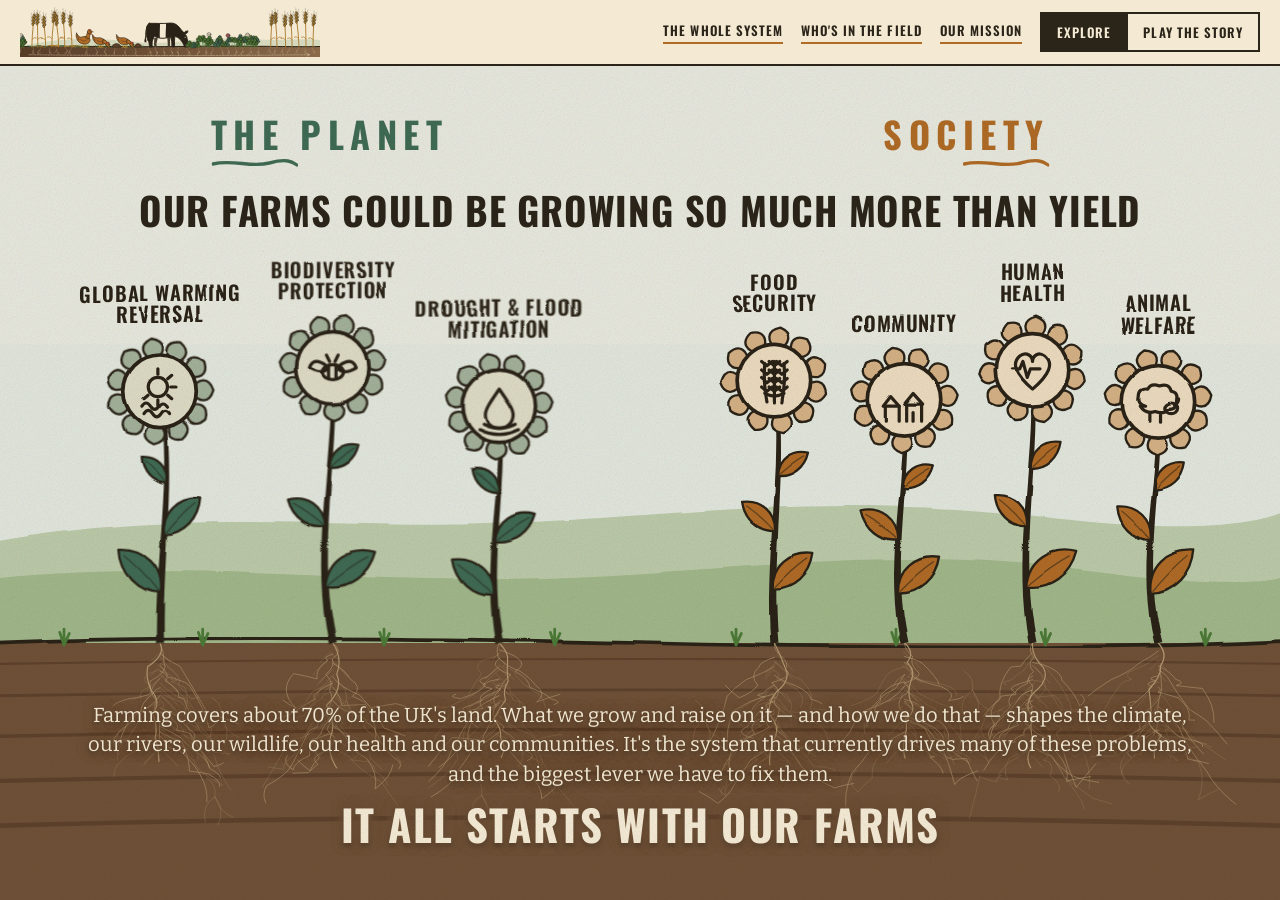
==== commit 15a899c6: "Add 'The whole system' page: farms, supply chains and demand as three layers Co-Authored-By: Claude " ====
--- a/index.html
+++ b/index.html
@@ -31,6 +31,7 @@
   <header class="fs-header">
     <img class="fs-logo" src="assets/img/regen-cycle.svg" alt="Food &amp; Farming" width="300" height="50">
     <nav class="fs-nav" aria-label="Site">
+      <a class="fs-nav-link" href="systems.html">The whole system</a>
       <a class="fs-nav-link" href="organisations.html">Who's in the field</a>
       <a class="fs-nav-link" href="mission.html">Our mission</a>
       <div class="fs-mode" role="group" aria-label="View mode">
